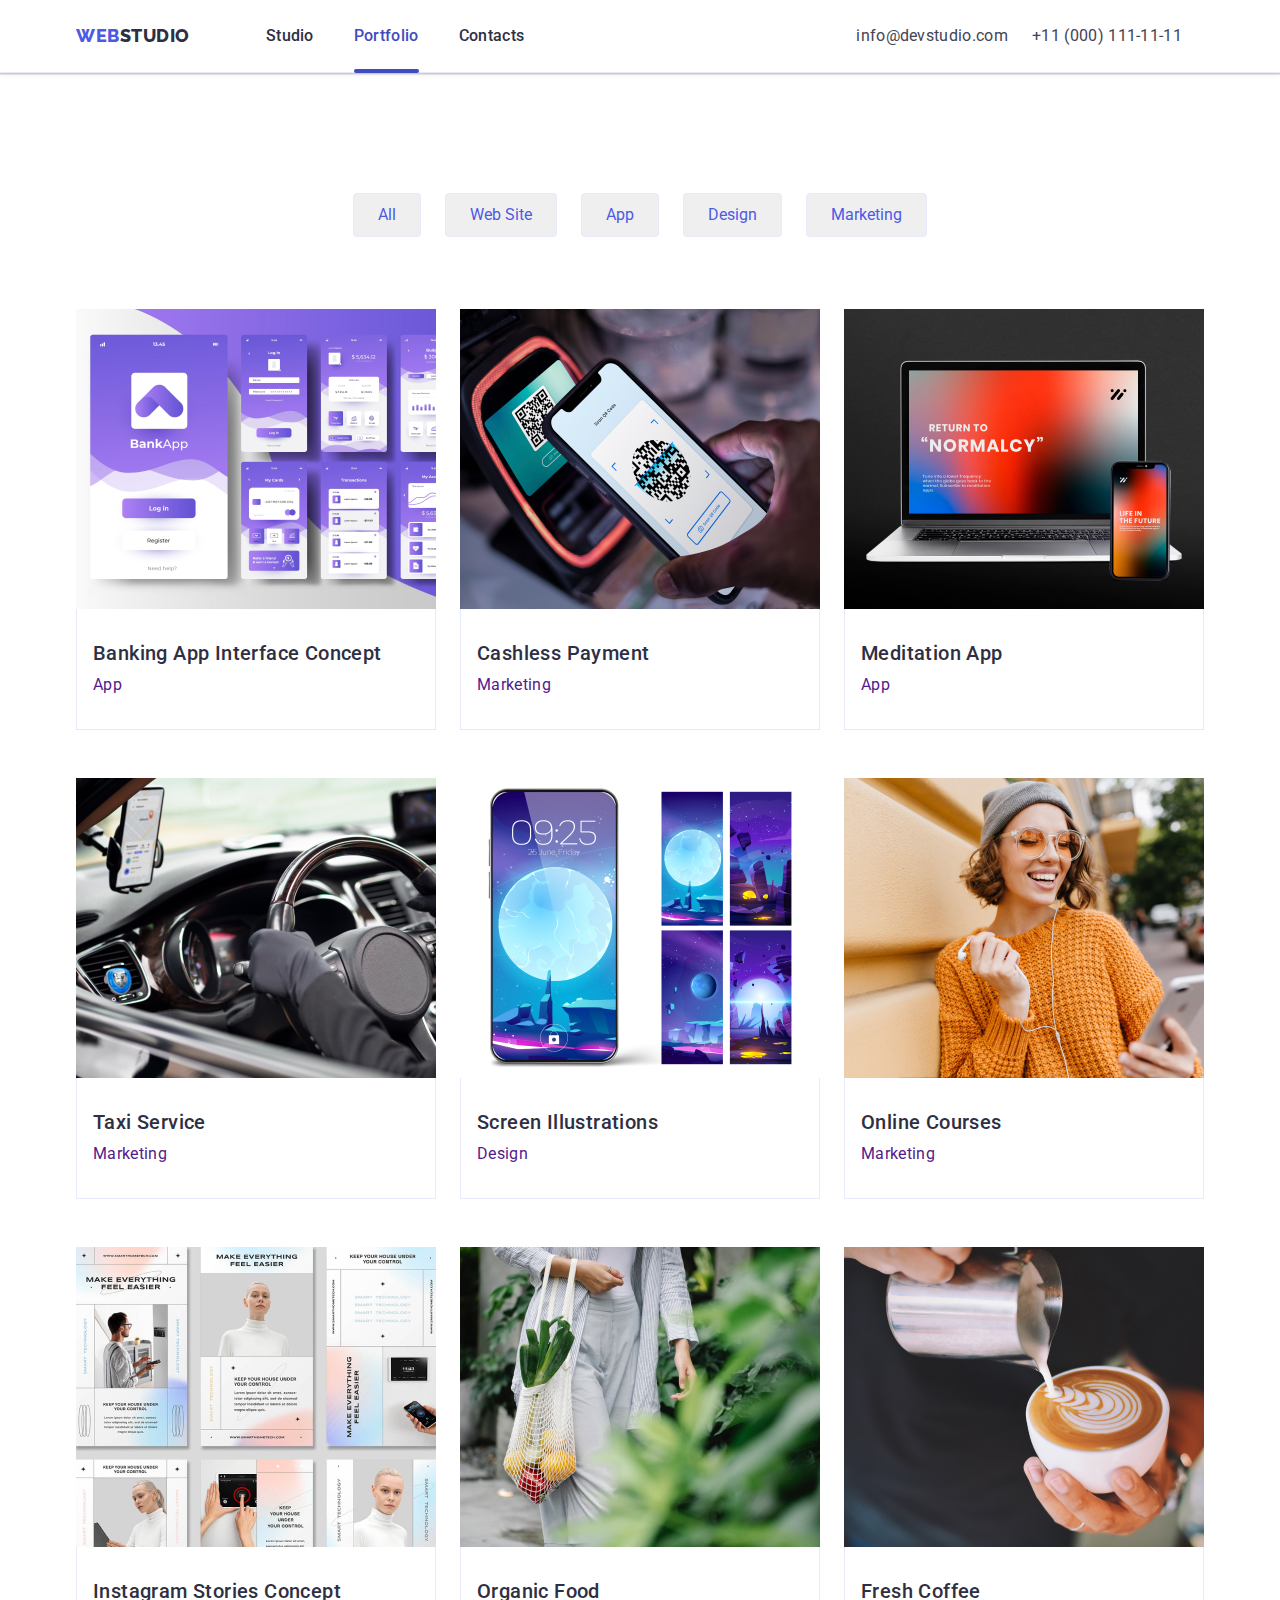
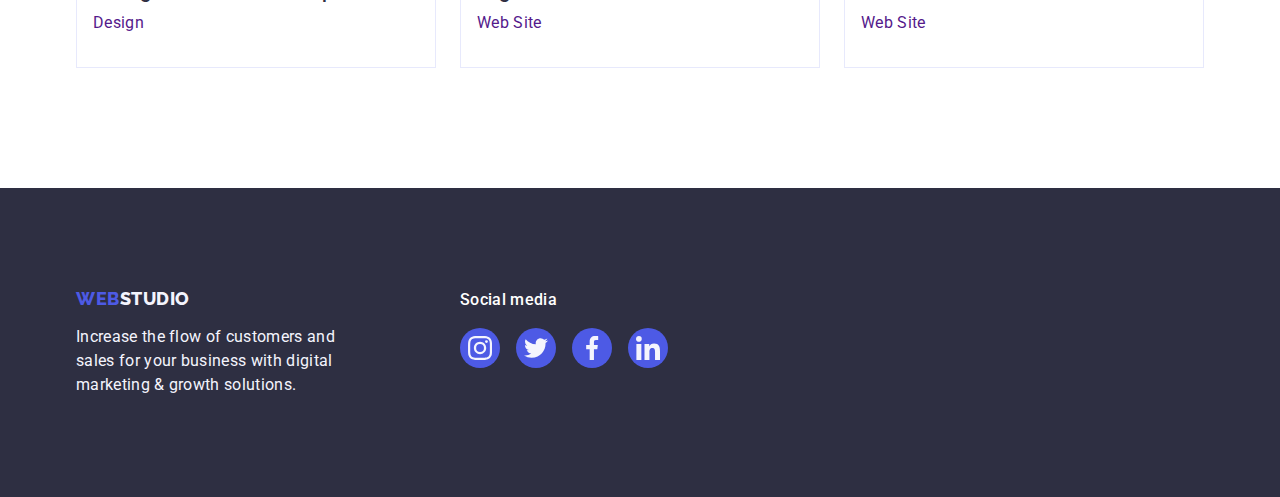
==== portfolio.html @ 6904e8d6 "first commit" ====
<!DOCTYPE html>
<html lang="en">
<head>

    <meta charset="UTF-8">
    <meta name="viewport" content="width=device-width, initial-scale=1.0">
    <title>pracadomowa2</title>
 
    <link rel="preconnect" href="https://fonts.googleapis.com">
<link rel="preconnect" href="https://fonts.gstatic.com" crossorigin>
<link href="https://fonts.googleapis.com/css2?family=Raleway:wght@800&family=Roboto:wght@400;500;700;900&display=swap"
rel="stylesheet">
<link rel="stylesheet" href="https://cdnjs.cloudflare.com/ajax/libs/modern-normalize/2.0.0/modern-normalize.min.css">
<link rel="stylesheet" href="./css/index.css">
<link rel="stylesheet" href="./css/index2.css">
</head>
<body>
    <header class="header">
        <div class="container header-div">
            <nav class="navigation">
                <a class="logo link" href="./index.html">Web<span class="logo-span">Studio</span></a>
               
                 <ul class="list nav-ul ">
                    <li class="nav-li"><a class="menu-link link" href="./index.html" >Studio</a></li>
                    <li class="nav-li"><a class="menu-link link menu-link-underline" href="./portfolio.html" >Portfolio</a></li>
                    <li class="nav-li"><a class="menu-link link" href="" >Contacts</a></li>
                </ul>
             </nav> 
            <address class="address">
    
                <ul class="list" >
     <li> <a class="address-item link" href="mailto:info@devstudio.com" >info@devstudio.com</a></li>
       <li><a class="address-item link" href="tel:+110001111111">+11 (000) 111-11-11</a></li>
                </ul>
    </address>
        </div>
    </header>
<main>

                        <!--Buttons-->
<section class="section-portfolio hero">
<div class="container">
    <h1 class="visually-hidden">Portfolio</h1>

    <ul class="project-list"> 
      <li class="link"><button type="button" class="button-p">All</button></li>
        <li class="link"><button type="button" class="button-p">Web Site</button></li>
       <li class="link"><button type="button" class="button-p">App</button></li>
       <li class="link"><button type="button" class="button-p">Design</button></li>
        <li class="link"><button type="button" class="button-p">Marketing</button></li>
    
    </ul>
            <!--Zbiór zdjęć z nagłowkami-->
                                <!--fisrt set-->
            <ul class="project-list-filters">
                <li class="li-portfolio">
                    <a class="link-two" href="">
                        <div class="overlay">
                    <img src="./images/photo1.jpg" alt="Interface application" width="360" height="300">
                <p class="overlay-p"> 14 Stylish and User-Friendly App Design Concepts · Task
                    Manager App · Calorie Tracker App · Exotic Fruit Ecommerce
                    App · Cloud Storage App</p>
                </div>

                    <div class="container-portfolio">   <h2 class="project-tittle">Banking App Interface Concept</h2> 
                <p class="project-text">App</p>
             </div> </a>
        </Li>
            <li class="li-portfolio">
                <a class="link-two" href="">
                    <div class="overlay">
                    <img src="./images/photo2.jpg" alt="Interface application" width="360" height="300">
                <p class="overlay-p"> 14 Stylish and User-Friendly App Design Concepts · Task
                    Manager App · Calorie Tracker App · Exotic Fruit Ecommerce
                    App · Cloud Storage App</p>
                </div>
                <div class="container-portfolio">      <h2 class="project-tittle">Cashless Payment</h2>
                <p class="project-text">Marketing</p>
          </div> </a>
        </li>
            <li class="li-portfolio">
                <a class="link-two" href="">
                    <div class="overlay">
                    <img src="./images/photo3.jpg" alt="Interface application" width="360" height="300">
                <p class="overlay-p"> 14 Stylish and User-Friendly App Design Concepts · Task
                    Manager App · Calorie Tracker App · Exotic Fruit Ecommerce
                    App · Cloud Storage App</p>
                </div>
                <div class="container-portfolio">  <h2 class="project-tittle">Meditation App</h2>
            <p class="project-text">App</p>
          </div> </a>
    </li> 
            <li class="li-portfolio">
                <a class="link-two" href="">
                    <div class="overlay">
                    <img src="./images/photo4.jpg" alt="Interface application" width="360" height="300">
                <p class="overlay-p"> 14 Stylish and User-Friendly App Design Concepts · Task
                    Manager App · Calorie Tracker App · Exotic Fruit Ecommerce
                    App · Cloud Storage App</p>
                </div>
                <div class="container-portfolio">       <h2 class="project-tittle">Taxi Service</h2>
                <p class="project-text">Marketing</p>
         </div>
            </a>
         </li>
          <li class="li-portfolio">
            <a class="link-two" href="">
                <div class="overlay">
                    <img src="./images/photo5.jpg" alt="Interface application" width="360" height="300">
                <p class="overlay-p"> 14 Stylish and User-Friendly App Design Concepts · Task
                    Manager App · Calorie Tracker App · Exotic Fruit Ecommerce
                    App · Cloud Storage App</p>
                </div>
                <div class="container-portfolio">     <h2 class="project-tittle">Screen Illustrations</h2>
                <p class="project-text">Design</p>
            </div>     </a> 
        </li>
            <li class="li-portfolio">
                <a class="link-two" href="">
                    <div class="overlay">
                    <img src="./images/photo6.jpg" alt="Interface application" width="360" height="300">
                <p class="overlay-p"> 14 Stylish and User-Friendly App Design Concepts · Task
                    Manager App · Calorie Tracker App · Exotic Fruit Ecommerce
                    App · Cloud Storage App</p>
                </div>
                <div class="container-portfolio">     <h2 class="project-tittle">Online Courses</h2>
                <p class="project-text">Marketing</p>
            </div>   </a>
        </li>
                <li class="li-portfolio">
                    <a class="link-two" href="">
                        <div class="overlay">
                        <img src="./images/photo7.jpg" alt="Interface application" width="360" height="300">
                    <p class="overlay-p"> 14 Stylish and User-Friendly App Design Concepts · Task
                        Manager App · Calorie Tracker App · Exotic Fruit Ecommerce
                        App · Cloud Storage App</p>
                    </div>
                <div class="container-portfolio">      <h2 class="project-tittle">Instagram Stories Concept</h2>
                <p class="project-text">Design</p>
            </div>   </a>
        </li>
            <li class="li-portfolio">
                <a class="link-two" href="">
                    <div class="overlay">
                    <img src="./images/photo8.jpg" alt="Interface application" width="360" height="300">
                <p class="overlay-p"> 14 Stylish and User-Friendly App Design Concepts · Task
                    Manager App · Calorie Tracker App · Exotic Fruit Ecommerce
                    App · Cloud Storage App</p>
                </div>
                <div class="container-portfolio">     <h2 class="project-tittle">Organic Food</h2>
                <p class="project-text">Web Site</p>
            </div>      </a>
            </li>
            <li class="li-portfolio">
                <a class="link-two" href="">
                    <div class="overlay">
                    <img src="./images/photo9.jpg" alt="Interface application" width="360" height="300">
                <p class="overlay-p"> 14 Stylish and User-Friendly App Design Concepts · Task
                    Manager App · Calorie Tracker App · Exotic Fruit Ecommerce
                    App · Cloud Storage App</p>
                </div>
                <div class="container-portfolio">     <h2 class="project-tittle">Fresh Coffee</h2>
                <p class="project-text">Web Site</p>
            </div>    </a>
        </li>
        </ul>
                                </div>
        </section>
</main>
<footer class="footer">
    <div class="container footer-flex"> 
  <div class="footer-first-subcontainer">
  <a href="./index.html" class="footer-logo link link-footer">Web<span class="footer-span">Studio</span></a>
   <p class="footer-text">Increase the flow of customers and sales for your business with digital marketing & growth solutions.</p>
    </div>
    <div>
      <p class="social-media-paragraph">Social media</p>
      <ul class="footer-social-list">
        <li class="link social-media-container">
            <a href="" class="footer-social-link">
                <svg class="customers-icons-footer" width="24" height="24">
                    <use href="./images/icons.svg#icon-instagram"></use>
                </svg>
            </a>
        </li>
        <li class="link social-media-container">
            <a href="" class="footer-social-link">
                <svg class="customers-icons-footer" width="24" height="24">
                    <use href="./images/icons.svg#icon-twitter"></use>
                </svg>
            </a>
        </li>
        <li class="link social-media-container">
            <a href="" class="footer-social-link">
                <svg class="customers-icons-footer" width="24" height="24">
                    <use href="./images/icons.svg#icon-facebook"></use>
                </svg>
            </a>
        </li>
        <li class="link social-media-container">
            <a href="" class="footer-social-link">
                <svg class="customers-icons-footer" width="24" height="24">
                    <use href="./images/icons.svg#icon-linkedin"></use>
                </svg>
            </a>
        </li>
    </ul>
    </div>
    </div>
  </footer>
</body>


</html>
---- css/index.css ----
/* BRAND COLORS */

:root {
    --brand-color-slate:  #434455;
    --brand-color-white: #FFFFFF;
    --brand-color-iris: #4D5AE5;
   --brand-color-navyblue: #2E2F42;
   --brand-color-ocean: #404BBF;
--brand-color-customers:  #8e8f99;
--brand-color-CLOUD:#F4F4FD;
--brand-color-CORNFLOWER:  #E7E9FC;
--gap: 10px
}

*{

    box-sizing: border-box;
    margin: 0;
    padding: 0;
    

  }

  ul,
  ol {
    list-style: none;
    padding-left: 0;
  }

  .list {
    list-style: none;
    margin: 0;
    padding-left: 0;
  }


.section-first{
    padding:188px 0;
    background-color: var(--brand-color-navyblue);
    background-image: linear-gradient(
        rgba(46, 47, 66, 0.7),
        rgba(46, 47, 66, 0.7)),
    url(../images/people-office.jpg);
    max-width: 1440px;
    background-repeat: no-repeat;
    background-position: center;
    background-size: cover;
    margin: 0 auto;
}

.section-second{
    padding: 120px 0;
}
.section-three{
    padding-bottom: 120px;
}
.section-four{
background-color:#F4F4FD ;
padding: 120px 0;

}

.section-five{
    padding-top: 120px;
    padding-bottom: 1200px;
}
.section-portfolio{
    padding-top: 96px;
    padding-bottom: 120px;
}

.container{
    max-width: 1158px;
    margin: 0 auto;
    padding: 0 15px;

}

  body{
  font-family:"Roboto" , sans-serif;
  background-color:#FFFFFF ;
  color: #434455;
  font-weight: 400;
 }    
            
.link{
    text-decoration: none;
    display: block;
}

.list{
    list-style: none;
    display: flex;
    gap: 24px;
    margin: 0;
    padding-left: 0;

}

img{
    display: block;
}


                            /*Header*/
    .logo{
    font-family: "Raleway", sans-serif;
    font-weight: 800;
    font-size: 18px;
    line-height: 1.17;
    letter-spacing: 0.03em ;
    text-transform: uppercase;
    color:var(--brand-color-iris);
    margin-right: 76px;
 }

 .logo-span{
color:var(--brand-color-navyblue);

 }

 
    .menu-link {
    font-size: 16px ;
    font-weight: 500 ;
    color: var(--brand-color-navyblue);
    line-height: 1.5 ;
    letter-spacing: 0.02em ;
    padding: 24px 0;

    }

    .menu-link:hover,
    .menu-link:focus,
    .menu-link:active {
    color: var(--brand-color-ocean) ;
    }
    
    .menu-link-underline{
        transition: color 250ms cubic-bezier(0.4, 0, 0.2, 1);
        position: relative;
        color: #404bbf;
    }
    .menu-link-underline::after{
        content: "";
        position: absolute;
        left: 0;
        right: 2px;
        bottom: -1px;
        width: 100%;
        height: 4px;
        background-color: #404bbf;
        border-radius: 2px;
      }
    
  .navigation{
    display: flex;
    align-items: center;
  }

.header-div{
  display: flex;
align-items: center;
}

  .header{
    background-color: #FFFFFF;
    border-bottom: 1px solid var(--brand-color-CORNFLOWER);
    box-shadow: 0px 2px 1px rgba(46, 47, 66, 0.08),
    0px 1px 1px rgba(46, 47, 66, 0.16), 0px 1px 6px rgba(46, 47, 66, 0.08);
  }
  
  
                         /*Section-1*/
     .hero{
        padding: 120px 0;
        
     } 
    .hero-title{
        color:var(--brand-color-white);
        font-size: 56px ;
        font-weight: 700 ;
        line-height: 1.07 ;
        letter-spacing: 0.02em ; 
        text-align: center ;
        max-width: 496px;
        margin: 0 auto;
   }

   .container > .hero-title{
    margin-bottom: 48px;
   }
   
   .hero-btn{
    background-color: var(--brand-color-iris) ;
    font-weight: 500 ;
    line-height: 1.5 ;
    letter-spacing: 0.04em ;
    color:var(--brand-color-white) ;
    cursor: pointer ;
    font-size: 16px ;
    font-family: "Roboto",sans-serif;
    text-align: center;
    display: block;
    min-width: 169px;
    height: 56px;
    border: none;
    border-radius: 4px;
    margin: 0 auto;
    text-decoration: none;
    padding: 16px 32px;
    box-shadow: 0px 4px 4px 0px rgba(0, 0, 0, 0.15);
    transition: background-color 250ms cubic-bezier(0.4, 0, 0.2, 1);}

     .hero-btn:hover,
     .hero-btn:focus,
     .hero-btn:active{
    background-color:var(--brand-color-ocean) ;
     }

                        /*Section2*/

.important-item{
  width: calc((100% - 72px) / 4);

}

.visually-hidden{
    position: absolute;
    height: 1px;
    overflow: hidden;
    width: 1px;
    margin: -1px;
    border: 0;
    padding: 0;
    white-space: nowrap;
    clip: rect(0 0 0 0);
    clip-path: inset(100%);
    flex-wrap: nowrap;
}


.container-items{
display: flex;
border: 1px solid #F4F4FD;
justify-content: center;
align-items: center;
border-radius: 4px;
background-color:var(--brand-color-CLOUD) ;
width: 264px;
height: 112px;
flex-shrink: 0;
margin-bottom: 8px;
}

.section-second .important-tittle,
.section-second .important-text{
    text-align: left;
    
}
.important-tittle{
    font-size: 20px ;
    font-weight: 500 ;
    color: var(--brand-color-navyblue) ;
    line-height: 1.2 ;
    letter-spacing: 0.02em ;
    margin-bottom: 8px;
    text-align: center;

}
.important-text{
    font-style: 16px ;
    line-height:  1.5 ; 
    letter-spacing:0.02em ;
}


                        /*WHAT ARE WE DOING OFFERT*/

.caption-what-are-we-doing{
    text-align: center;
    padding: 32px 16px ;
}

.studio-list{
  gap: 24px;
  display: flex;  
}

.studio-head{
    font-size: 36px ; 
    line-height: 1.11 ;
    text-align: center ;
    letter-spacing: 0.02em ;
    text-transform: capitalize ;
    color: var(--brand-color-navyblue) ;
    margin-bottom: 72px;

}

.studio-item{
    width: calc((100%-48px)/3);
}


                        /*TEAM*/

.item-our-team{
    border-radius:0px 0px 4px 4px;
    width:calc((100% - 72px) / 4);
    background-color: var(--brand-color-white);
    box-shadow: 0px 2px 1px 0px rgba(46, 47, 66, 0.08),
    0px 1px 1px 0px rgba(46, 47, 66, 0.16),
    0px 1px 6px 0px rgba(46, 47, 66, 0.08);

    
}

.caption-our-team{
    padding: 32px 0;

}

.team-head{
    font-size: 36px ;
    line-height: 1.11 ;
    text-align: center ;
    letter-spacing: 0.02em ;
    text-transform: capitalize ;
    color: var(--brand-color-navyblue) ;
    margin-bottom: 72px;
    }

.team-tittle{
    color: #2E2F42 ;
    font-weight: 500 ;
    font-size: 20px ;
    line-height: 1.2 ;
    letter-spacing: 0.02em ;
    margin-bottom: 8px;
    text-align: center;
}

.team-text{
    font-size: 16px ;
    line-height: 1.5 ;
    letter-spacing: 0.02em ;
    text-align: center;
    margin-bottom: 8px;
    }



    .team-social-list{
        display: flex;
        justify-content: center;
        margin-top: 8px;
        gap: 24px;
    }

    .team-svg{
        fill:var(--brand-color-CLOUD);

    }

    .element.style{
        display: block;
        width: 100%;
        height: 100%;
    }

    .team-social-item{
        display: flex;
       background-color: var(--brand-color-iris);
        width: 100%;
        height: 100%;
        border: none;
        border-radius: 50% ;
        align-items: center;
        justify-content: center;
        cursor: pointer;
        transition: background-color 250ms cubic-bezier(0.4, 0, 0.2, 1); 
   
    }

    .team-social-item:hover,
    .team-social-item:focus,
    .team-social-item:active{
    background-color: #404BBF;
    }


    .team-icon-link{
width: 40px;
height: 40px;

    }
           /*Section Five*/
    .button-customers{
width: calc((100% - 120px) / 6);
height: 88px;
}

    .customers-link{
width: 100%;
height: 100%;
border: 1PX solid #8e8f99;
border-radius: 4px;
display: flex;
align-items: center;
justify-content: center;
color: #8e8f99;
transition: border-color 250ms cubic-bezier(0.4, 0, 0.2, 1),
color 250ms cubic-bezier(0.4, 0, 0.2, 1);
    }

.customers-link:hover,
.customers-link:focus,
.customers-link:active{
    border-color:var(--brand-color-ocean)  ;
    color: var(--brand-color-ocean);
}

    .customers-icons{
fill:currentColor;
    }



                                            /* Footer*/


.footer {
    background-color: var(--brand-color-navyblue) ;
    padding:100px 0 ;
}

.footer-flex{
    display: flex;
    align-items: baseline;

}


.footer-first-subcontainer{
    margin-right: 120px ;
}

.footer-span{
color:var(--brand-color-CLOUD);

}
.footer-logo{
    font-family: "Raleway",sans-serif ;
    font-weight: 800 ;
    font-size: 18px ;
    line-height: 1.17 ;
    letter-spacing: 0.03em ;
    text-transform: uppercase ;
    color: var(--brand-color-iris);
}

.link-footer{
    margin-bottom: 16px;
    display: inline-block;
}

.footer-text{
    line-height: 1.5 ;
    letter-spacing: 0.02em ;
    color:#F4F4FD;
     max-width: 264px;
}

.footer-social-link{
    display: flex;
    align-items: center;
    justify-content: center;
    width: 100%;
    height: 100%;
    max-height: 40px;
    background-color: #4D5AE5;
    border-radius: 50%;
    transition: background-color 250ms cubic-bezier(0.4, 0, 0.2, 1);
}

.footer-social-link:hover,
.footer-social-link:focus,
.footer-social-link:active{
    background-color: #31d0aa;
}

.social-media-paragraph{
    color: #FFFFFF;
    font-family: inherit;
    font-size: 16px;
    font-weight: 500;
    line-height: 1.5;
    letter-spacing: 0.02em;
    margin-bottom: 16px;
}

.footer-social-list{
    display: flex;
    gap: 16px;
}

.social-media-container{
    width: 40px;
    height: 40px;
   transition: background-color 250ms cubic-bezier(0.4, 0, 0.2, 1)

}

.customers-icons-footer{
    fill: #f4f4fd;
        }
                                           /*BUTTON*/

.button-p{
    padding: 12px 24px;
    border: 1px solid #E7E9FC;
    border-radius: 4px;
    color: var(--brand-color-iris);
    cursor: pointer;
    transition: color 250ms cubic-bezier(0.4, 0, 0.2, 1),
    background-color 250ms cubic-bezier(0.4, 0, 0.2, 1),
    border-color 250ms cubic-bezier(0.4, 0, 0.2, 1),
    box-shadow 250ms cubic-bezier(0.4, 0, 0.2, 1)
    }

.button-p:hover,
.button-p:focus,
.button-p:active{
    border: 1px solid transparent;
    box-shadow: 0px 3px 1px rgba(0, 0, 0, 0.1), 0px 2px 1px rgba(0, 0, 0, 0.08), 0px 2px 2px rgba(0, 0, 0, 0.12)

}

.li-portfolio{
    width: calc((100% - 48px) / 3);
    
}

.link-two{
    display: block;
    transition: box-shadow 250ms cubic-bezier(0.4, 0, 0.2, 1);
    text-decoration: none;
}

.link-two:hover,
.link-two:focus,
.link-two:active:active{
    box-shadow: 0px 1px 6px rgba(46, 47, 66, 0.08),
    0px 1px 1px rgba(46, 47, 66, 0.16), 0px 2px 1px rgba(46, 47, 66, 0.08);
}
.project-list{
    justify-content: center;
    display: flex;
    gap: 24px;
    margin-bottom: 72px;
}

.project-list-filters{
    flex-wrap: wrap;
    display: flex;
    column-gap: 24px;
    row-gap: 48px;
}

 .project-tittle{
    color: var(--brand-color-navyblue) ;
    font-weight: 500 ;
    font-size: 20px ;
    line-height: 1.2 ;
    letter-spacing: 0.02em ;
    margin-bottom: 8px;
    text-decoration: none;
 }

.project-text{
    font-size:16px;
    letter-spacing: 0.02em ;
    line-height: 1.5 ;
    text-decoration: none;

}
.container-portfolio{
    padding: 32px 16px;
    border: 1px solid #E7E9FC;
    border-top: none;

}

.overlay{
    position: relative;
    overflow: hidden;
}

.overlay-p{
    position: absolute;
    top: 0;
    font-weight: 400;
    font-size: 16px;
    line-height: 1.5;
    letter-spacing: 0.02em;
    color: #f4f4fd;
    padding: 40px 32px;
    background-color: #4d5ae5;
    height: 100%;
    width: 100%;
    transform: translateY(100%);
    transition: transform 250ms cubic-bezier(0.4, 0, 0.2, 1);
}

.link-two:hover .overlay-p,
.link-two:focus .overlay-p{
    transform: translateY(0%);
}

                                                    /*ADRESS*/
.address{
    font-style: normal;
    align-items: center;
    display: flex;
}

.address-item {
font-size: 16px ;
line-height: 1.5 ;
letter-spacing: 0.02em ;
color: #434455;
transition:  color 250ms cubic-bezier(0.4, 0, 0.2, 1);
}
 

.nav-ul{
display: flex;
gap: 40px;
margin-right: 332px;
}


.address-item:hover,
.address-item:focus,
.address-item:active {
color: var(--brand-color-ocean) ;
}


.header-secondary{
    color: #2e2f42;
    font-weight: 700;
    font-size: 36px;
    line-height: 1.11;
    letter-spacing: 0.02em;
    text-transform: capitalize;
    text-align: center;
    margin-bottom: 72px;

}

.modal-container{
    position: absolute;
    top: 50%;
    left: 50%;
    transform: translate(-50%, -50%) scale(1);
    width: 408px;
    min-height: 584px;
    background: #fcfcfc;
    box-shadow: 0px 1px 1px rgba(0, 0, 0, 0.14), 0px 1px 3px rgba(0, 0, 0, 0.12),
      0px 2px 1px rgba(0, 0, 0, 0.2);
    border-radius: 4px;
    transition: transform 250ms cubic-bezier(0.4, 0, 0.2, 1);
}

.modal-backdrop{
    position: fixed;
    top: 0;
    left: 0;
    width: 100%;
    height: 100%;
    background-color: rgba(46, 47, 66, 0.4);
    transition: opacity 250ms cubic-bezier(0.4, 0, 0.2, 1),
      visibility 250ms cubic-bezier(0.4, 0, 0.2, 1);
}

.modal-close-button {
    position: absolute;
    top: 24px;
    right: 24px;
    width: 24px;
    height: 24px;
    display: flex;
    align-items: center;
    justify-content: center;
    background-color:var(--brand-color-CORNFLOWER);
    border: 1px solid rgba(0, 0, 0, 0.1);
    border-radius: 50%;
    padding: 0;
    cursor: pointer;
    transition: background-color 250ms cubic-bezier(0.4, 0, 0.2, 1),
      border 250ms cubic-bezier(0.4, 0, 0.2, 1);
  }
  
.modal-close-button:hover,
.modal-close-button:focus{
background-color: #404BBF;
border: none;
fill: var(--brand-color-white);
}
  

.modal-icon{
    transition: fill 250ms cubic-bezier(0.4, 0, 0.2, 1);
}

.is-hidden{
        opacity: 0;
        visibility: hidden;
        pointer-events: none;
      }
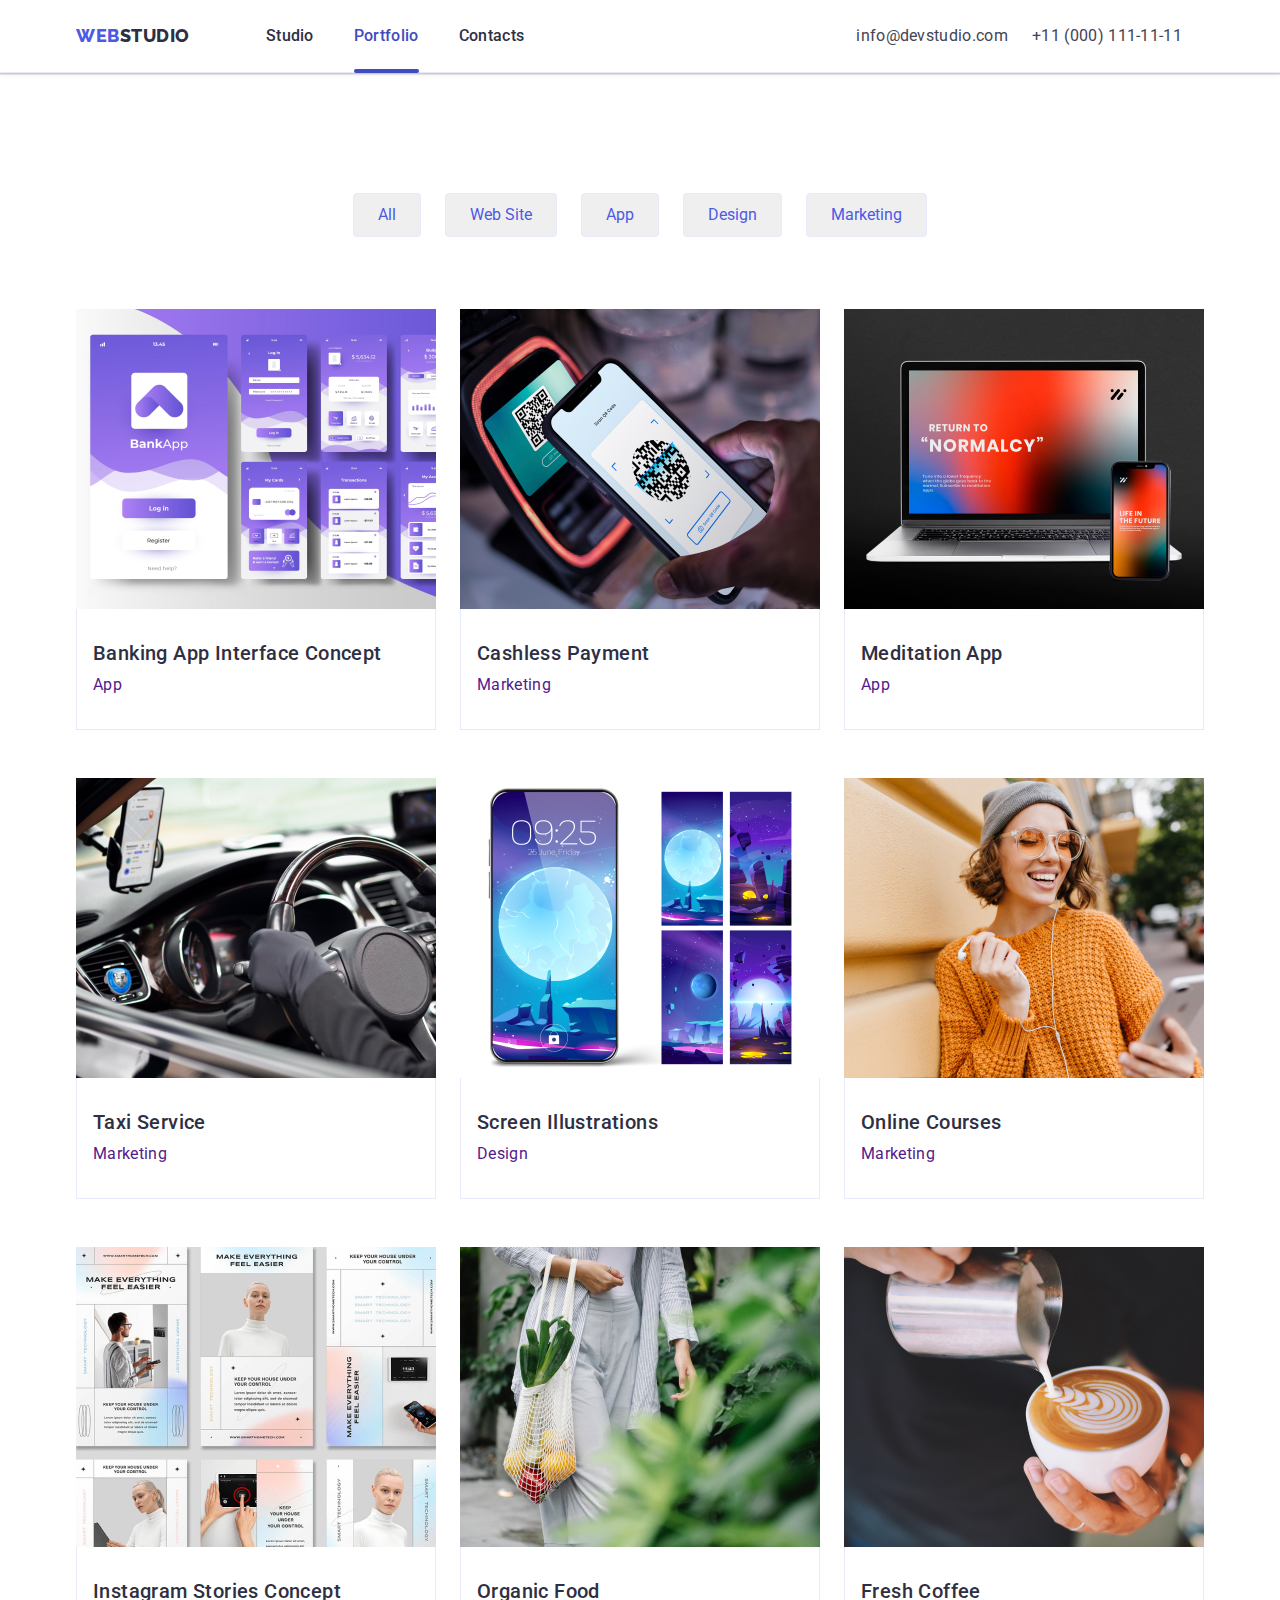
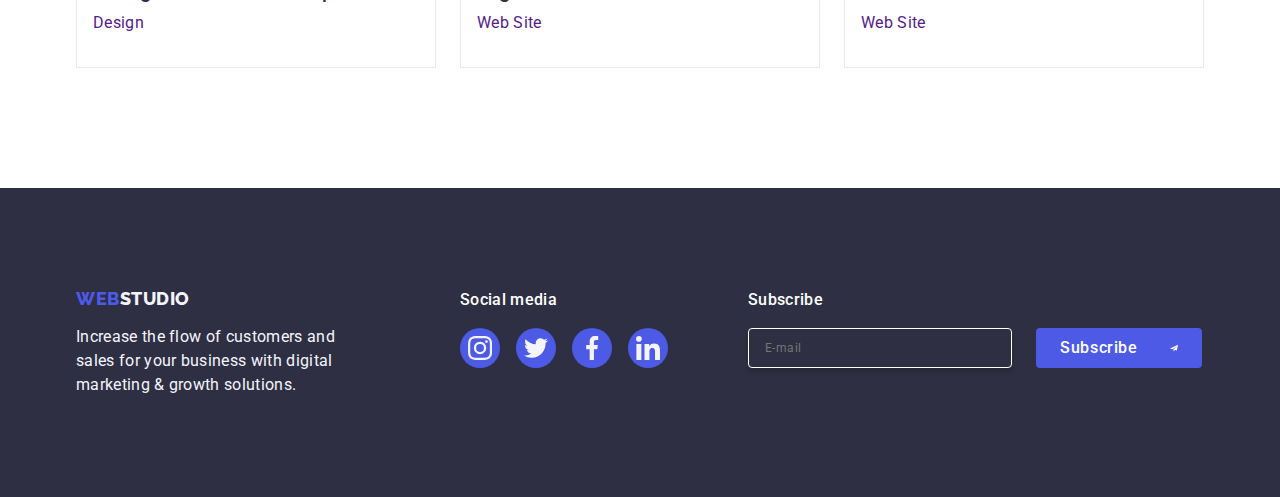
==== commit 52853dea: "commit two" ====
--- a/portfolio.html
+++ b/portfolio.html
@@ -176,35 +176,49 @@
     <div>
       <p class="social-media-paragraph">Social media</p>
       <ul class="footer-social-list">
-        <li class="link social-media-container">
-            <a href="" class="footer-social-link">
-                <svg class="customers-icons-footer" width="24" height="24">
-                    <use href="./images/icons.svg#icon-instagram"></use>
-                </svg>
-            </a>
-        </li>
-        <li class="link social-media-container">
-            <a href="" class="footer-social-link">
-                <svg class="customers-icons-footer" width="24" height="24">
-                    <use href="./images/icons.svg#icon-twitter"></use>
-                </svg>
-            </a>
-        </li>
-        <li class="link social-media-container">
-            <a href="" class="footer-social-link">
-                <svg class="customers-icons-footer" width="24" height="24">
-                    <use href="./images/icons.svg#icon-facebook"></use>
-                </svg>
-            </a>
-        </li>
-        <li class="link social-media-container">
-            <a href="" class="footer-social-link">
-                <svg class="customers-icons-footer" width="24" height="24">
-                    <use href="./images/icons.svg#icon-linkedin"></use>
-                </svg>
-            </a>
-        </li>
-    </ul>
+          <li class="link social-media-container">
+              <a href="" class="footer-social-link">
+                  <svg class="customers-icons-footer" width="24" height="24">
+                      <use href="./images/icons.svg#icon-instagram"></use>
+                  </svg>
+              </a>
+          </li>
+          <li class="link social-media-container">
+              <a href="" class="footer-social-link">
+                  <svg class="customers-icons-footer" width="24" height="24">
+                      <use href="./images/icons.svg#icon-twitter"></use>
+                  </svg>
+              </a>
+          </li>
+          <li class="link social-media-container">
+              <a href="" class="footer-social-link">
+                  <svg class="customers-icons-footer" width="24" height="24">
+                      <use href="./images/icons.svg#icon-facebook"></use>
+                  </svg>
+              </a>
+          </li>
+          <li class="link social-media-container">
+              <a href="" class="footer-social-link">
+                  <svg class="customers-icons-footer" width="24" height="24">
+                      <use href="./images/icons.svg#icon-linkedin"></use>
+                  </svg>
+              </a>
+          </li>
+      </ul>
+    </div>
+    <div class="footer-div">
+        <p class="footer-text-two">Subscribe</p>
+        <form class="footer-form">
+        <label class="footer-label">
+        <input class="footer-input" name="" type="email" placeholder="E-mail">
+        </label>
+        <button type="submit" class="footer-subscribe-button">Subscribe
+            <svg width="24" height="24" class="footer-send-icon">
+                <use href="./images/modal-icon.svg#icon-Send"></use>
+            </svg>
+
+        </button>
+        </form>
     </div>
     </div>
   </footer>
--- a/css/index.css
+++ b/css/index.css
@@ -515,6 +515,75 @@
 .customers-icons-footer{
     fill: #f4f4fd;
         }
+
+.footer-div{
+    margin-left: 80px;
+}
+
+.footer-text-two{
+    margin-bottom: 16px;
+    font-size: 16px;
+    font-weight: 500;
+    line-height: 1.5;
+    letter-spacing: 0.02em;
+    color: #ffffff;
+
+}
+
+.footer-form{
+  display: flex;
+  gap: 24px;
+}
+
+.footer-label{
+border: 1px;
+border-radius: 4px;
+border-color: #FFFFFF;
+
+}
+
+.footer-input{
+width: 264px;
+height: 40px;
+border: 1px solid #FFFFFF;
+background-color: transparent;
+font-size: 12px;
+line-height: 1.5;
+letter-spacing: 0.04em;
+padding-left: 16px;
+box-shadow: 0px 4px 4px 0px rgba(0, 0, 0, 0.15);
+border-radius: 4px;
+color: #FFFFFF;
+display: flex;
+}
+
+.input-footer ::placeholder{
+    color: #FFFFFF;
+}
+
+.footer-subscribe-button{
+    min-width: 165px;
+    height: 40px;
+    display: flex;
+    color: #FFFFFF;
+    background-color: var(--brand-color-iris);
+    border-radius: 4px;
+    padding: 8px 24px;
+    gap:16px;
+    align-items: center;
+    justify-content: center;
+    line-height: 1.5;
+    font-weight: 500;
+    font-size: 16px;
+    letter-spacing: 0.04em;
+    cursor: pointer;
+    border: none;
+}
+
+
+.footer-send-icon{
+padding-left: 16px; 
+}
                                            /*BUTTON*/
 
 .button-p{
